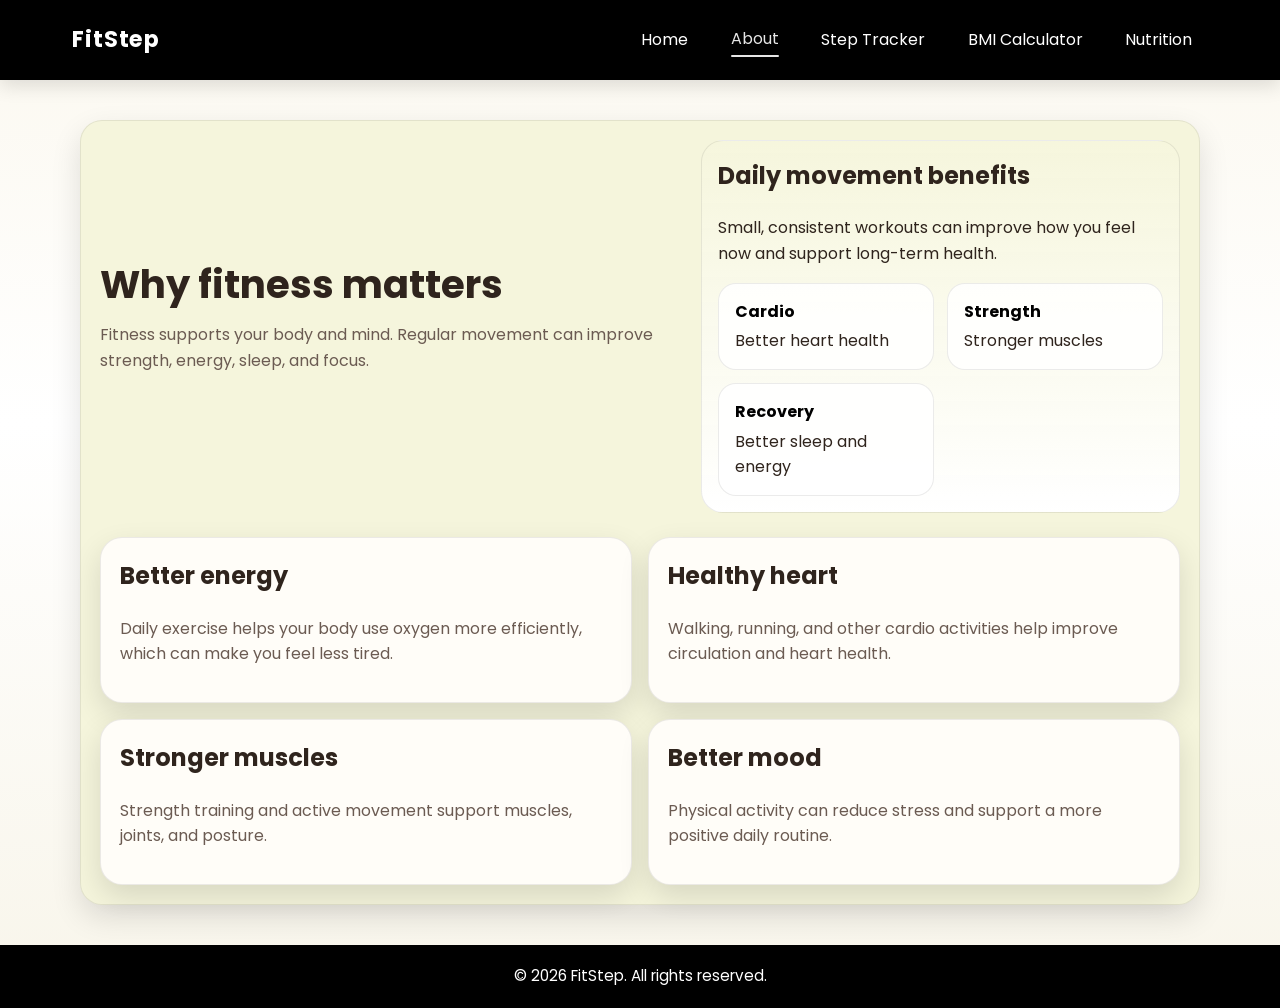
==== about.html @ dcd40ff4 "Initial fitness website" ====
<!DOCTYPE html>
<html lang="en">
<head>
  <meta charset="UTF-8">
  <meta name="viewport" content="width=device-width, initial-scale=1.0">
  <title>FitStep - About</title>
  <link rel="stylesheet" href="styles.css">
</head>
<body data-page="about">
  <header class="site-header">
    <!-- Shared navigation used on every page -->
    <nav class="navbar">
      <a class="brand" href="index.html">FitStep</a>
      <div class="nav-links">
        <a href="index.html" data-page="home">Home</a>
        <a href="about.html" data-page="about">About</a>
        <a href="step-tracker.html" data-page="tracker">Step Tracker</a>
        <a href="bmi.html" data-page="bmi">BMI Calculator</a>
        <a href="nutrition.html" data-page="nutrition">Nutrition</a>
      </div>
    </nav>
  </header>

  <main class="page">
    <!-- Fitness benefits overview -->
    <section class="panel fade-in">
      <div class="page-intro">
        <div>
          <h1 class="section-title">Why fitness matters</h1>
          <p class="muted">Fitness supports your body and mind. Regular movement can improve strength, energy, sleep, and focus.</p>
        </div>
        <div class="page-summary">
          <h2>Daily movement benefits</h2>
          <p>Small, consistent workouts can improve how you feel now and support long-term health.</p>
          <div class="note-grid">
            <div class="note-card">
              <strong>Cardio</strong>
              Better heart health
            </div>
            <div class="note-card">
              <strong>Strength</strong>
              Stronger muscles
            </div>
            <div class="note-card">
              <strong>Recovery</strong>
              Better sleep and energy
            </div>
          </div>
        </div>
      </div>
      <div class="info-grid section">
        <article class="card">
          <h2>Better energy</h2>
          <p>Daily exercise helps your body use oxygen more efficiently, which can make you feel less tired.</p>
        </article>
        <article class="card">
          <h2>Healthy heart</h2>
          <p>Walking, running, and other cardio activities help improve circulation and heart health.</p>
        </article>
        <article class="card">
          <h2>Stronger muscles</h2>
          <p>Strength training and active movement support muscles, joints, and posture.</p>
        </article>
        <article class="card">
          <h2>Better mood</h2>
          <p>Physical activity can reduce stress and support a more positive daily routine.</p>
        </article>
      </div>
    </section>
  </main>

  <!-- Simple footer with copyright text only -->
  <footer class="site-footer">
    <div class="footer-inner">
      <p class="footer-copy">&copy; 2026 FitStep. All rights reserved.</p>
    </div>
  </footer>

  <script src="script.js"></script>
</body>
</html>
---- styles.css ----
@import url("https://fonts.googleapis.com/css2?family=Poppins:wght@400;500;600;700&display=swap");

/* Base theme and layout tokens */
:root {
  --black: #000000;
  --black-soft: #1f1f1f;
  --beige: #f5f5dc;
  --beige-soft: #fbf8ef;
  --card: #fffdf8;
  --text: #2f241d;
  --muted: #6b5b52;
  --accent: #6e6254;
  --border: rgba(0, 0, 0, 0.08);
  --shadow: 0 12px 30px rgba(0, 0, 0, 0.12);
}

* {
  box-sizing: border-box;
}

html {
  scroll-behavior: smooth;
}

body {
  margin: 0;
  font-family: "Poppins", Arial, sans-serif;
  color: var(--text);
  background: linear-gradient(180deg, var(--beige-soft), #fff 42%, #f8f5ea 100%);
  line-height: 1.6;
  min-height: 100vh;
  display: flex;
  flex-direction: column;
}

img {
  max-width: 100%;
  display: block;
}

a {
  color: inherit;
  text-decoration: none;
}

.site-header {
  background: var(--black);
  color: #fff;
  position: sticky;
  top: 0;
  z-index: 10;
  box-shadow: 0 6px 18px rgba(0, 0, 0, 0.12);
}

.navbar {
  max-width: 1200px;
  margin: 0 auto;
  padding: 1rem 1.25rem;
  display: flex;
  flex-wrap: wrap;
  align-items: center;
  justify-content: space-between;
  gap: 1.25rem;
}

.brand {
  font-size: 1.4rem;
  font-weight: 700;
  letter-spacing: 0.04em;
}

.nav-links {
  display: flex;
  flex-wrap: wrap;
  gap: 0.65rem;
}

.nav-links a {
  padding: 0.7rem 1rem;
  border-radius: 999px;
  transition: transform 0.25s ease, color 0.25s ease, box-shadow 0.25s ease, opacity 0.25s ease;
  position: relative;
}

.nav-links a:hover,
.nav-links a.active {
  transform: translateY(-1px);
  opacity: 0.9;
}

.nav-links a:hover::after,
.nav-links a.active::after {
  content: "";
  position: absolute;
  left: 1rem;
  right: 1rem;
  bottom: 0.35rem;
  height: 2px;
  background: #fff;
  border-radius: 999px;
}

/* Page containers */
.page {
  max-width: 1200px;
  margin: 0 auto;
  padding: 1.25rem;
  width: 100%;
  flex: 1 0 auto;
}

/* Hero section */
.hero {
  background: var(--beige);
  border-radius: 28px;
  padding: 1.5rem;
  box-shadow: var(--shadow);
  display: grid;
  gap: 1.25rem;
  grid-template-columns: 1fr;
  align-items: center;
  border: 1px solid var(--border);
}

.hero-content h1,
.section-title {
  margin: 0 0 0.8rem;
  line-height: 1.1;
}

.hero-content h1 {
  font-size: clamp(2.4rem, 5vw, 4.8rem);
}

.hero-content p,
.card p,
.muted {
  color: var(--muted);
}

.hero-actions {
  display: flex;
  flex-wrap: wrap;
  gap: 0.85rem;
  margin-top: 1.35rem;
}

.btn {
  display: inline-flex;
  align-items: center;
  justify-content: center;
  padding: 0.9rem 1.3rem;
  border-radius: 999px;
  border: 2px solid transparent;
  font-weight: 700;
  cursor: pointer;
  transition: transform 0.25s ease, box-shadow 0.25s ease, background 0.25s ease;
}

.btn-primary {
  background: var(--black);
  color: #fff;
}

.btn:hover {
  transform: translateY(-2px);
  box-shadow: 0 10px 18px rgba(0, 0, 0, 0.2);
}

.hero-visual {
  display: grid;
  gap: 1rem;
}

.hero-content {
  max-width: 620px;
}

.hero-image {
  position: relative;
  overflow: hidden;
  border-radius: 26px;
  min-height: 300px;
  box-shadow: var(--shadow);
}

.hero-image img {
  width: 100%;
  height: 100%;
  object-fit: cover;
}

.hero-badge {
  position: absolute;
  left: 1rem;
  bottom: 1rem;
  padding: 0.8rem 1rem;
  border-radius: 18px;
  background: rgba(255, 255, 255, 0.9);
  box-shadow: var(--shadow);
  font-weight: 600;
}

/* Shared grids and cards */
.stats-grid,
.feature-grid,
.card-grid,
.info-grid {
  display: grid;
  gap: 1rem;
}

.feature-grid {
  grid-template-columns: repeat(auto-fit, minmax(220px, 1fr));
}

.feature-card {
  background: #fff;
  border: 1px solid var(--border);
  border-radius: 24px;
  padding: 1.2rem;
  box-shadow: var(--shadow);
}

.stat-card,
.card {
  background: var(--card);
}

.nutrition-section,
.panel {
  background: var(--beige);
  border: 1px solid var(--border);
}

.page-intro {
  display: grid;
  gap: 1rem;
  grid-template-columns: 1fr;
  align-items: center;
}

.page-summary {
  background: linear-gradient(180deg, rgba(245, 245, 220, 0.92), rgba(255, 255, 255, 0.98));
  border-radius: 22px;
  padding: 1rem;
  border: 1px solid var(--border);
}

.page-summary h2,
.page-summary p {
  margin-top: 0;
}

.note-grid {
  display: grid;
  gap: 0.8rem;
  grid-template-columns: repeat(auto-fit, minmax(160px, 1fr));
}

.note-card {
  background: rgba(255, 255, 255, 0.85);
  border-radius: 18px;
  padding: 0.95rem 1rem;
  border: 1px solid rgba(0, 0, 0, 0.08);
}

.note-card strong {
  display: block;
  color: var(--black);
  margin-bottom: 0.25rem;
}

.stats-grid {
  grid-template-columns: repeat(auto-fit, minmax(160px, 1fr));
}

.stat-card,
.card,
.panel {
  border-radius: 22px;
  padding: 1.2rem;
  border: 1px solid var(--border);
  box-shadow: var(--shadow);
  transition: transform 0.25s ease, box-shadow 0.25s ease;
}

.stat-card:hover,
.card:hover,
.panel:hover,
.note-card:hover,
.feature-item:hover {
  transform: translateY(-4px);
  box-shadow: 0 16px 34px rgba(27, 94, 32, 0.14);
}

.stat-card strong {
  display: block;
  font-size: 1.8rem;
  color: var(--black);
}

.section {
  margin-top: 1.5rem;
}

.section-title {
  font-size: clamp(1.6rem, 3vw, 2.4rem);
}

.feature-grid,
.card-grid {
  grid-template-columns: repeat(auto-fit, minmax(220px, 1fr));
}

.feature-item {
  padding: 1rem;
  border-left: 4px solid var(--accent);
  background: rgba(255, 255, 255, 0.82);
  border-radius: 18px;
  transition: transform 0.25s ease, box-shadow 0.25s ease;
}

.feature-item h3,
.card h2,
.nutrition-section h2 {
  margin-top: 0;
}

.section-block {
  margin-top: 1.5rem;
}

.section-header {
  display: grid;
  gap: 0.25rem;
  margin-bottom: 1rem;
}

.section-header p {
  margin: 0;
  color: var(--muted);
}

.nutrition-grid {
  display: grid;
  gap: 1rem;
  grid-template-columns: repeat(auto-fit, minmax(220px, 1fr));
}

.nutrition-card {
  overflow: hidden;
  background: #fff;
  border-radius: 20px;
  border: 1px solid rgba(0, 0, 0, 0.08);
  box-shadow: 0 10px 24px rgba(0, 0, 0, 0.1);
  transition: transform 0.25s ease, box-shadow 0.25s ease;
}

.nutrition-card:hover {
  transform: translateY(-4px);
  box-shadow: 0 16px 34px rgba(0, 0, 0, 0.14);
}

/* Nutrition image styling keeps every card image the same size and crop */
.nutrition-card img {
  width: 100%;
  height: 190px;
  object-fit: cover;
  border-top-left-radius: 20px;
  border-top-right-radius: 20px;
}

.nutrition-card-content {
  padding: 1rem 1rem 1.1rem;
}

.nutrition-card-content h3 {
  margin: 0 0 0.35rem;
}

.nutrition-card-content p {
  margin: 0;
  color: var(--muted);
}

/* Form and result UI */
.form-grid {
  display: grid;
  gap: 1rem;
}

.form-grid label {
  display: grid;
  gap: 0.45rem;
  font-weight: 700;
}

.form-grid input {
  width: 100%;
  padding: 0.9rem 1rem;
  border: 1px solid rgba(0, 0, 0, 0.14);
  border-radius: 14px;
  font-size: 1rem;
  background: #fff;
}

.form-grid input:focus {
  outline: 2px solid rgba(0, 0, 0, 0.2);
  border-color: var(--black);
}

.result-box {
  margin-top: 1rem;
  padding: 1rem;
  border-radius: 18px;
  background: rgba(0, 0, 0, 0.04);
}

/* Step progress */
.progress-wrap {
  margin-top: 1rem;
}

.progress-track {
  width: 100%;
  height: 14px;
  border-radius: 999px;
  background: rgba(0, 0, 0, 0.12);
  overflow: hidden;
}

.progress-fill {
  height: 100%;
  width: 0%;
  background: linear-gradient(90deg, var(--black-soft), var(--black));
  border-radius: inherit;
  transition: width 0.35s ease;
}

/* Footer layout */
.site-footer {
  background: var(--black);
  color: #fff;
  margin-top: auto;
  flex-shrink: 0;
}

.footer-inner {
  max-width: 1200px;
  margin: 0 auto;
  padding: 1rem 1.25rem;
  display: flex;
  align-items: center;
  justify-content: center;
  text-align: center;
}

.footer-copy {
  margin: 0;
  font-size: 0.95rem;
}

/* Mobile footer behavior */
@media (max-width: 640px) {
  .footer-inner {
    padding: 0.9rem 1rem;
  }
}

/* Nutrition imagery */
.food-card img {
  height: 190px;
  width: 100%;
  object-fit: cover;
  border-radius: 16px;
  margin-bottom: 0.9rem;
}

.food-card {
  overflow: hidden;
}

.food-card img {
  transition: transform 0.35s ease;
}

.food-card:hover img {
  transform: scale(1.04);
}

/* Simple reveal animation */
.fade-in {
  animation: fadeUp 0.7s ease both;
}

@keyframes fadeUp {
  from {
    opacity: 0;
    transform: translateY(18px);
  }
  to {
    opacity: 1;
    transform: translateY(0);
  }
}

@media (min-width: 768px) {
  .page {
    padding: 2rem;
  }

  .hero {
    grid-template-columns: 1.1fr 0.9fr;
    padding: 2.5rem;
  }

  .hero-visual {
    grid-template-columns: 1fr;
  }

  .info-grid {
    grid-template-columns: repeat(2, minmax(0, 1fr));
  }

  .form-grid {
    grid-template-columns: repeat(2, minmax(0, 1fr));
  }

  .page-intro {
    grid-template-columns: 1.1fr 0.9fr;
  }

  .nutrition-grid {
    grid-template-columns: repeat(2, minmax(0, 1fr));
  }
}

@media (min-width: 1024px) {
  .navbar {
    padding: 1rem 2rem;
  }

  .page {
    padding: 2.5rem;
  }

  .hero-image {
    min-height: 420px;
  }

  .nutrition-grid {
    grid-template-columns: repeat(4, minmax(0, 1fr));
  }

  .footer-inner {
    padding: 1.2rem 2rem;
  }
}
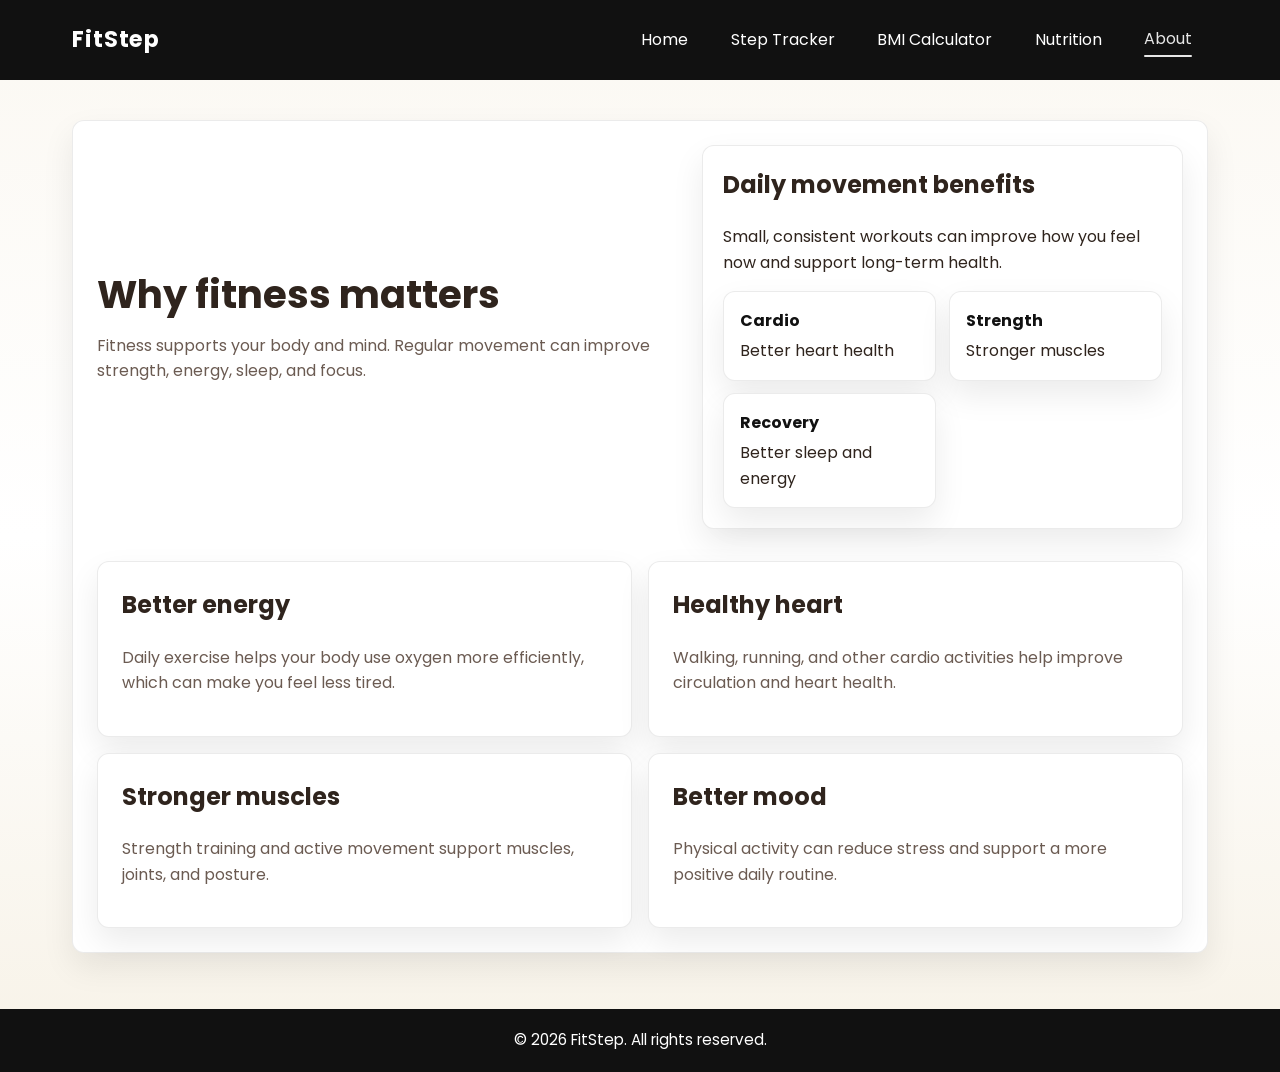
==== commit 6ff83815: "Update fitness site layout and personalization" ====
--- a/about.html
+++ b/about.html
@@ -13,10 +13,10 @@
       <a class="brand" href="index.html">FitStep</a>
       <div class="nav-links">
         <a href="index.html" data-page="home">Home</a>
-        <a href="about.html" data-page="about">About</a>
         <a href="step-tracker.html" data-page="tracker">Step Tracker</a>
         <a href="bmi.html" data-page="bmi">BMI Calculator</a>
         <a href="nutrition.html" data-page="nutrition">Nutrition</a>
+        <a href="about.html" data-page="about">About</a>
       </div>
     </nav>
   </header>
--- a/styles.css
+++ b/styles.css
@@ -1,17 +1,17 @@
 @import url("https://fonts.googleapis.com/css2?family=Poppins:wght@400;500;600;700&display=swap");
 
-/* Base theme and layout tokens */
+/* Base theme and layout tokens for a modern card-based layout */
 :root {
-  --black: #000000;
-  --black-soft: #1f1f1f;
-  --beige: #f5f5dc;
-  --beige-soft: #fbf8ef;
-  --card: #fffdf8;
+  --black: #111111;
+  --black-soft: #2a2a2a;
+  --beige: #f5f0e6;
+  --beige-soft: #fbf8f2;
+  --card: #ffffff;
   --text: #2f241d;
   --muted: #6b5b52;
   --accent: #6e6254;
   --border: rgba(0, 0, 0, 0.08);
-  --shadow: 0 12px 30px rgba(0, 0, 0, 0.12);
+  --shadow: 0 14px 32px rgba(0, 0, 0, 0.08);
 }
 
 * {
@@ -26,7 +26,7 @@
   margin: 0;
   font-family: "Poppins", Arial, sans-serif;
   color: var(--text);
-  background: linear-gradient(180deg, var(--beige-soft), #fff 42%, #f8f5ea 100%);
+  background: linear-gradient(180deg, var(--beige-soft), #fff 50%, #f7f2e7 100%);
   line-height: 1.6;
   min-height: 100vh;
   display: flex;
@@ -49,7 +49,6 @@
   position: sticky;
   top: 0;
   z-index: 10;
-  box-shadow: 0 6px 18px rgba(0, 0, 0, 0.12);
 }
 
 .navbar {
@@ -78,7 +77,7 @@
 .nav-links a {
   padding: 0.7rem 1rem;
   border-radius: 999px;
-  transition: transform 0.25s ease, color 0.25s ease, box-shadow 0.25s ease, opacity 0.25s ease;
+  transition: transform 0.25s ease, color 0.25s ease, opacity 0.25s ease;
   position: relative;
 }
 
@@ -104,22 +103,22 @@
 .page {
   max-width: 1200px;
   margin: 0 auto;
-  padding: 1.25rem;
+  padding: 1.25rem 1rem 2.75rem;
   width: 100%;
   flex: 1 0 auto;
 }
 
-/* Hero section */
+/* Hero section uses the same card language as the rest of the site */
 .hero {
-  background: var(--beige);
-  border-radius: 28px;
+  background: var(--card);
   padding: 1.5rem;
+  border-radius: 12px;
+  border: 1px solid var(--border);
   box-shadow: var(--shadow);
   display: grid;
   gap: 1.25rem;
   grid-template-columns: 1fr;
   align-items: center;
-  border: 1px solid var(--border);
 }
 
 .hero-content h1,
@@ -136,6 +135,60 @@
 .card p,
 .muted {
   color: var(--muted);
+}
+
+.name-card {
+  margin-top: 1.25rem;
+  padding: 1.1rem;
+  border-radius: 12px;
+  background: #faf7f0;
+  border: 1px solid var(--border);
+}
+
+.name-state {
+  display: grid;
+  gap: 0.75rem;
+}
+
+.name-state label {
+  font-weight: 700;
+}
+
+.name-row {
+  display: flex;
+  gap: 0.75rem;
+  flex-wrap: wrap;
+}
+
+.name-row input {
+  flex: 1 1 220px;
+  min-width: 0;
+  padding: 0.9rem 1rem;
+  border: 1px solid rgba(0, 0, 0, 0.14);
+  border-radius: 12px;
+  font: inherit;
+  background: #fff;
+}
+
+.name-row input:focus {
+  outline: 2px solid rgba(0, 0, 0, 0.18);
+  border-color: var(--black);
+}
+
+.name-help,
+.welcome-text {
+  margin: 0;
+}
+
+.welcome-text {
+  font-size: 1.15rem;
+  font-weight: 700;
+}
+
+.btn-secondary {
+  background: transparent;
+  color: var(--black);
+  border-color: rgba(0, 0, 0, 0.18);
 }
 
 .hero-actions {
@@ -154,7 +207,7 @@
   border: 2px solid transparent;
   font-weight: 700;
   cursor: pointer;
-  transition: transform 0.25s ease, box-shadow 0.25s ease, background 0.25s ease;
+  transition: transform 0.25s ease, background 0.25s ease;
 }
 
 .btn-primary {
@@ -163,8 +216,7 @@
 }
 
 .btn:hover {
-  transform: translateY(-2px);
-  box-shadow: 0 10px 18px rgba(0, 0, 0, 0.2);
+  transform: translateY(-1px);
 }
 
 .hero-visual {
@@ -179,9 +231,8 @@
 .hero-image {
   position: relative;
   overflow: hidden;
-  border-radius: 26px;
+  border-radius: 12px;
   min-height: 300px;
-  box-shadow: var(--shadow);
 }
 
 .hero-image img {
@@ -196,12 +247,11 @@
   bottom: 1rem;
   padding: 0.8rem 1rem;
   border-radius: 18px;
-  background: rgba(255, 255, 255, 0.9);
-  box-shadow: var(--shadow);
+  background: rgba(255, 255, 255, 0.92);
   font-weight: 600;
 }
 
-/* Shared grids and cards */
+/* Shared grids and card blocks */
 .stats-grid,
 .feature-grid,
 .card-grid,
@@ -211,26 +261,29 @@
 }
 
 .feature-grid {
-  grid-template-columns: repeat(auto-fit, minmax(220px, 1fr));
+  grid-template-columns: 1fr;
 }
 
 .feature-card {
-  background: #fff;
+  background: var(--card);
   border: 1px solid var(--border);
-  border-radius: 24px;
-  padding: 1.2rem;
+  border-radius: 12px;
+  padding: 1.5rem;
   box-shadow: var(--shadow);
+  transition: transform 0.25s ease, box-shadow 0.25s ease;
 }
 
 .stat-card,
-.card {
+.card,
+.panel,
+.page-summary,
+.note-card,
+.result-box {
   background: var(--card);
-}
-
-.nutrition-section,
-.panel {
-  background: var(--beige);
   border: 1px solid var(--border);
+  border-radius: 12px;
+  box-shadow: var(--shadow);
+  transition: transform 0.25s ease, box-shadow 0.25s ease;
 }
 
 .page-intro {
@@ -241,10 +294,7 @@
 }
 
 .page-summary {
-  background: linear-gradient(180deg, rgba(245, 245, 220, 0.92), rgba(255, 255, 255, 0.98));
-  border-radius: 22px;
-  padding: 1rem;
-  border: 1px solid var(--border);
+  padding: 1.25rem;
 }
 
 .page-summary h2,
@@ -259,10 +309,7 @@
 }
 
 .note-card {
-  background: rgba(255, 255, 255, 0.85);
-  border-radius: 18px;
-  padding: 0.95rem 1rem;
-  border: 1px solid rgba(0, 0, 0, 0.08);
+  padding: 1rem;
 }
 
 .note-card strong {
@@ -278,20 +325,17 @@
 .stat-card,
 .card,
 .panel {
-  border-radius: 22px;
-  padding: 1.2rem;
-  border: 1px solid var(--border);
-  box-shadow: var(--shadow);
-  transition: transform 0.25s ease, box-shadow 0.25s ease;
+  padding: 1.5rem;
 }
 
 .stat-card:hover,
 .card:hover,
 .panel:hover,
+.feature-card:hover,
 .note-card:hover,
-.feature-item:hover {
-  transform: translateY(-4px);
-  box-shadow: 0 16px 34px rgba(27, 94, 32, 0.14);
+.result-box:hover {
+  transform: translateY(-3px);
+  box-shadow: 0 18px 40px rgba(0, 0, 0, 0.1);
 }
 
 .stat-card strong {
@@ -301,7 +345,7 @@
 }
 
 .section {
-  margin-top: 1.5rem;
+  margin-top: 2rem;
 }
 
 .section-title {
@@ -310,15 +354,12 @@
 
 .feature-grid,
 .card-grid {
-  grid-template-columns: repeat(auto-fit, minmax(220px, 1fr));
+  grid-template-columns: 1fr;
 }
 
 .feature-item {
-  padding: 1rem;
-  border-left: 4px solid var(--accent);
-  background: rgba(255, 255, 255, 0.82);
-  border-radius: 18px;
-  transition: transform 0.25s ease, box-shadow 0.25s ease;
+  display: grid;
+  gap: 0.55rem;
 }
 
 .feature-item h3,
@@ -328,7 +369,7 @@
 }
 
 .section-block {
-  margin-top: 1.5rem;
+  margin-top: 2rem;
 }
 
 .section-header {
@@ -345,34 +386,28 @@
 .nutrition-grid {
   display: grid;
   gap: 1rem;
-  grid-template-columns: repeat(auto-fit, minmax(220px, 1fr));
+  grid-template-columns: 1fr;
 }
 
 .nutrition-card {
   overflow: hidden;
-  background: #fff;
-  border-radius: 20px;
-  border: 1px solid rgba(0, 0, 0, 0.08);
-  box-shadow: 0 10px 24px rgba(0, 0, 0, 0.1);
+  background: var(--card);
+  border: 1px solid var(--border);
+  border-radius: 12px;
+  box-shadow: var(--shadow);
   transition: transform 0.25s ease, box-shadow 0.25s ease;
 }
 
-.nutrition-card:hover {
-  transform: translateY(-4px);
-  box-shadow: 0 16px 34px rgba(0, 0, 0, 0.14);
-}
-
-/* Nutrition image styling keeps every card image the same size and crop */
+/* Nutrition images keep a consistent crop without using framed cards */
 .nutrition-card img {
   width: 100%;
   height: 190px;
   object-fit: cover;
-  border-top-left-radius: 20px;
-  border-top-right-radius: 20px;
+  border-radius: 0;
 }
 
 .nutrition-card-content {
-  padding: 1rem 1rem 1.1rem;
+  padding: 1rem 1rem 1.15rem;
 }
 
 .nutrition-card-content h3 {
@@ -412,9 +447,7 @@
 
 .result-box {
   margin-top: 1rem;
-  padding: 1rem;
-  border-radius: 18px;
-  background: rgba(0, 0, 0, 0.04);
+  padding: 1.25rem;
 }
 
 /* Step progress */
@@ -473,7 +506,7 @@
   height: 190px;
   width: 100%;
   object-fit: cover;
-  border-radius: 16px;
+  border-radius: 12px;
   margin-bottom: 0.9rem;
 }
 
@@ -507,12 +540,12 @@
 
 @media (min-width: 768px) {
   .page {
+    padding: 2rem 1.5rem 3rem;
+  }
+
+  .hero {
+    grid-template-columns: 1.05fr 0.95fr;
     padding: 2rem;
-  }
-
-  .hero {
-    grid-template-columns: 1.1fr 0.9fr;
-    padding: 2.5rem;
   }
 
   .hero-visual {
@@ -542,17 +575,25 @@
   }
 
   .page {
-    padding: 2.5rem;
+    padding: 2.5rem 2rem 3.5rem;
+  }
+
+  .feature-grid {
+    grid-template-columns: repeat(3, minmax(0, 1fr));
+  }
+
+  .card-grid {
+    grid-template-columns: repeat(2, minmax(0, 1fr));
+  }
+
+  .nutrition-grid {
+    grid-template-columns: repeat(4, minmax(0, 1fr));
   }
 
   .hero-image {
     min-height: 420px;
   }
 
-  .nutrition-grid {
-    grid-template-columns: repeat(4, minmax(0, 1fr));
-  }
-
   .footer-inner {
     padding: 1.2rem 2rem;
   }
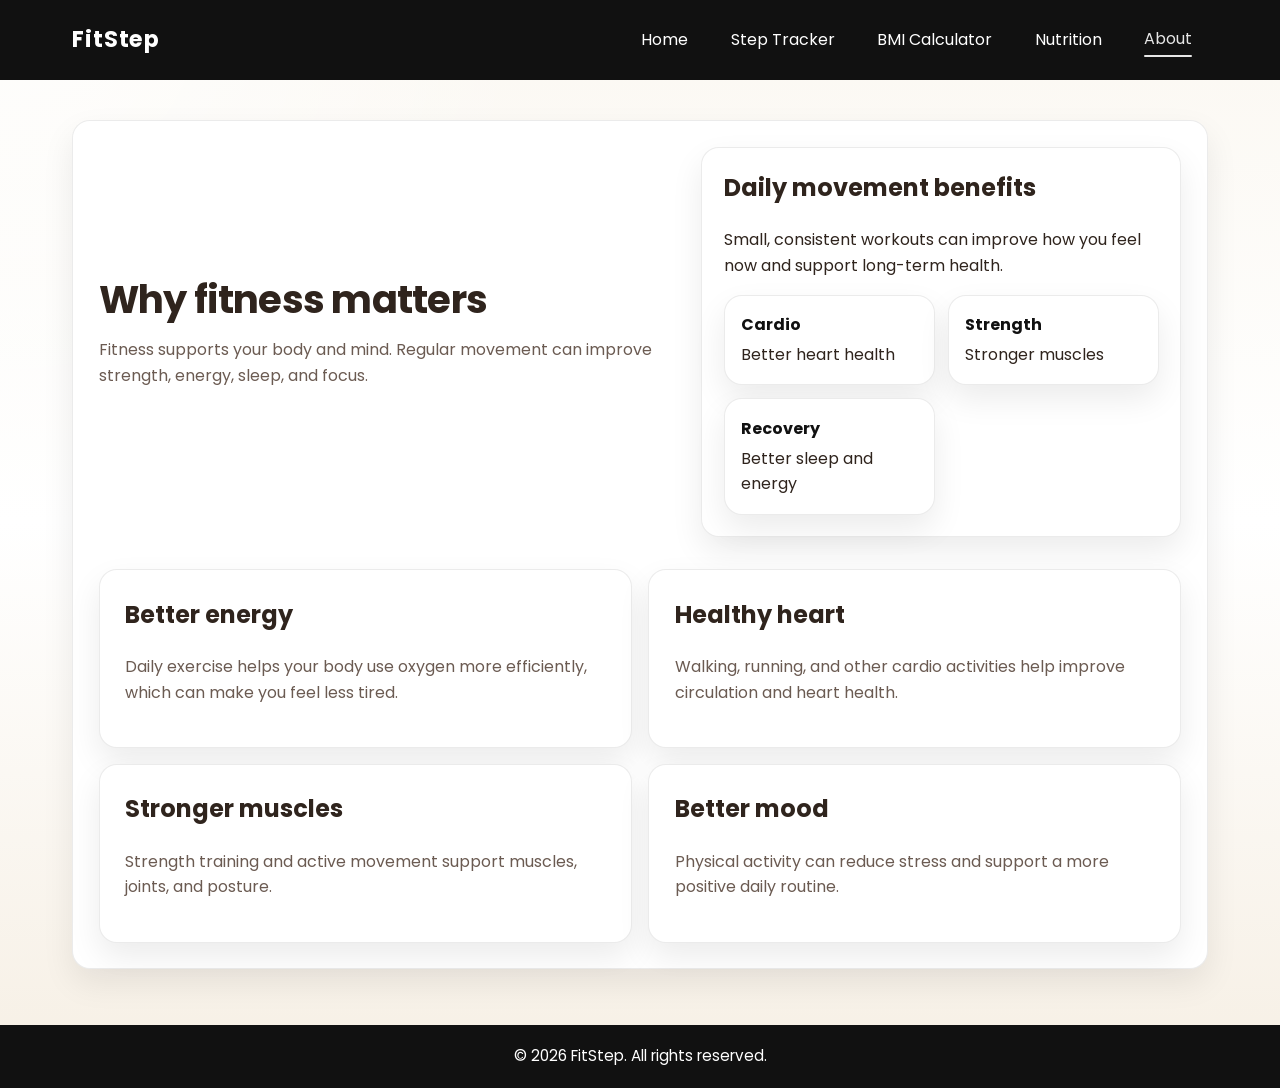
==== commit 6a0c5332: "Add mobile hamburger navbar" ====
--- a/about.html
+++ b/about.html
@@ -11,6 +11,7 @@
     <!-- Shared navigation used on every page -->
     <nav class="navbar">
       <a class="brand" href="index.html">FitStep</a>
+      <button class="nav-toggle" type="button" aria-label="Toggle navigation menu" aria-expanded="false">☰</button>
       <div class="nav-links">
         <a href="index.html" data-page="home">Home</a>
         <a href="step-tracker.html" data-page="tracker">Step Tracker</a>
--- a/styles.css
+++ b/styles.css
@@ -26,7 +26,9 @@
   margin: 0;
   font-family: "Poppins", Arial, sans-serif;
   color: var(--text);
-  background: linear-gradient(180deg, var(--beige-soft), #fff 50%, #f7f2e7 100%);
+  background:
+    radial-gradient(circle at top left, rgba(255, 255, 255, 0.8), transparent 32%),
+    linear-gradient(180deg, var(--beige-soft), #fff 48%, #f6efe4 100%);
   line-height: 1.6;
   min-height: 100vh;
   display: flex;
@@ -56,7 +58,6 @@
   margin: 0 auto;
   padding: 1rem 1.25rem;
   display: flex;
-  flex-wrap: wrap;
   align-items: center;
   justify-content: space-between;
   gap: 1.25rem;
@@ -72,6 +73,19 @@
   display: flex;
   flex-wrap: wrap;
   gap: 0.65rem;
+}
+
+.nav-toggle {
+  display: none;
+  margin-left: auto;
+  padding: 0.6rem 0.75rem;
+  border: 1px solid rgba(255, 255, 255, 0.18);
+  border-radius: 12px;
+  background: transparent;
+  color: #fff;
+  font-size: 1.35rem;
+  line-height: 1;
+  cursor: pointer;
 }
 
 .nav-links a {
@@ -110,25 +124,50 @@
 
 /* Hero section uses the same card language as the rest of the site */
 .hero {
-  background: var(--card);
-  padding: 1.5rem;
-  border-radius: 12px;
+  position: relative;
+  overflow: hidden;
+  background: linear-gradient(135deg, #fffdf9 0%, #fff 52%, #f7efe1 100%);
+  padding: 1.8rem;
+  border-radius: 20px;
   border: 1px solid var(--border);
-  box-shadow: var(--shadow);
-  display: grid;
-  gap: 1.25rem;
+  box-shadow: 0 18px 42px rgba(0, 0, 0, 0.08);
+  display: grid;
+  gap: 1.5rem;
   grid-template-columns: 1fr;
   align-items: center;
 }
 
+.hero::before {
+  content: "";
+  position: absolute;
+  inset: auto -15% -35% auto;
+  width: 280px;
+  height: 280px;
+  border-radius: 50%;
+  background: radial-gradient(circle, rgba(255, 255, 255, 0.75), rgba(255, 255, 255, 0));
+  pointer-events: none;
+}
+
 .hero-content h1,
 .section-title {
-  margin: 0 0 0.8rem;
+  margin: 0 0 0.75rem;
   line-height: 1.1;
 }
 
+.hero-content {
+  display: grid;
+  gap: 1rem;
+  max-width: 620px;
+}
+
 .hero-content h1 {
-  font-size: clamp(2.4rem, 5vw, 4.8rem);
+  font-size: clamp(2.7rem, 5vw, 5rem);
+  letter-spacing: -0.03em;
+}
+
+.hero-content p {
+  margin: 0;
+  font-size: 1.03rem;
 }
 
 .hero-content p,
@@ -138,11 +177,12 @@
 }
 
 .name-card {
-  margin-top: 1.25rem;
-  padding: 1.1rem;
-  border-radius: 12px;
-  background: #faf7f0;
+  margin-top: 1.35rem;
+  padding: 1.25rem;
+  border-radius: 18px;
+  background: linear-gradient(180deg, #fffaf2, #f7f0e4);
   border: 1px solid var(--border);
+  box-shadow: 0 10px 24px rgba(0, 0, 0, 0.06);
 }
 
 .name-state {
@@ -163,9 +203,9 @@
 .name-row input {
   flex: 1 1 220px;
   min-width: 0;
-  padding: 0.9rem 1rem;
-  border: 1px solid rgba(0, 0, 0, 0.14);
-  border-radius: 12px;
+  padding: 0.95rem 1rem;
+  border: 1px solid rgba(0, 0, 0, 0.12);
+  border-radius: 14px;
   font: inherit;
   background: #fff;
 }
@@ -183,40 +223,46 @@
 .welcome-text {
   font-size: 1.15rem;
   font-weight: 700;
-}
-
-.btn-secondary {
-  background: transparent;
-  color: var(--black);
-  border-color: rgba(0, 0, 0, 0.18);
 }
 
 .hero-actions {
   display: flex;
   flex-wrap: wrap;
   gap: 0.85rem;
-  margin-top: 1.35rem;
+  margin-top: 1.5rem;
 }
 
 .btn {
   display: inline-flex;
   align-items: center;
   justify-content: center;
-  padding: 0.9rem 1.3rem;
+  padding: 1rem 1.45rem;
   border-radius: 999px;
   border: 2px solid transparent;
   font-weight: 700;
   cursor: pointer;
-  transition: transform 0.25s ease, background 0.25s ease;
+  transition: transform 0.22s ease, background 0.22s ease, box-shadow 0.22s ease, border-color 0.22s ease, color 0.22s ease;
+  box-shadow: 0 10px 20px rgba(0, 0, 0, 0.08);
 }
 
 .btn-primary {
-  background: var(--black);
+  background: linear-gradient(180deg, #252525, var(--black));
   color: #fff;
 }
 
+.btn-secondary {
+  background: #fff;
+  color: var(--black);
+  border-color: rgba(0, 0, 0, 0.12);
+}
+
 .btn:hover {
-  transform: translateY(-1px);
+  transform: translateY(-2px) scale(1.03);
+  box-shadow: 0 16px 28px rgba(0, 0, 0, 0.14);
+}
+
+.btn:active {
+  transform: translateY(0) scale(0.99);
 }
 
 .hero-visual {
@@ -231,24 +277,31 @@
 .hero-image {
   position: relative;
   overflow: hidden;
-  border-radius: 12px;
-  min-height: 300px;
+  border-radius: 18px;
+  min-height: 320px;
+  background: #efe8db;
 }
 
 .hero-image img {
   width: 100%;
   height: 100%;
   object-fit: cover;
+  transition: transform 0.45s ease, box-shadow 0.45s ease;
+}
+
+.hero-image:hover img {
+  transform: scale(1.03);
 }
 
 .hero-badge {
   position: absolute;
   left: 1rem;
   bottom: 1rem;
-  padding: 0.8rem 1rem;
-  border-radius: 18px;
+  padding: 0.85rem 1rem;
+  border-radius: 999px;
   background: rgba(255, 255, 255, 0.92);
   font-weight: 600;
+  box-shadow: 0 10px 20px rgba(0, 0, 0, 0.08);
 }
 
 /* Shared grids and card blocks */
@@ -267,10 +320,10 @@
 .feature-card {
   background: var(--card);
   border: 1px solid var(--border);
-  border-radius: 12px;
-  padding: 1.5rem;
+  border-radius: 18px;
+  padding: 1.6rem;
   box-shadow: var(--shadow);
-  transition: transform 0.25s ease, box-shadow 0.25s ease;
+  transition: transform 0.25s ease, box-shadow 0.25s ease, border-color 0.25s ease;
 }
 
 .stat-card,
@@ -281,7 +334,7 @@
 .result-box {
   background: var(--card);
   border: 1px solid var(--border);
-  border-radius: 12px;
+  border-radius: 18px;
   box-shadow: var(--shadow);
   transition: transform 0.25s ease, box-shadow 0.25s ease;
 }
@@ -294,7 +347,7 @@
 }
 
 .page-summary {
-  padding: 1.25rem;
+  padding: 1.35rem;
 }
 
 .page-summary h2,
@@ -309,7 +362,7 @@
 }
 
 .note-card {
-  padding: 1rem;
+  padding: 1.05rem 1rem;
 }
 
 .note-card strong {
@@ -325,7 +378,7 @@
 .stat-card,
 .card,
 .panel {
-  padding: 1.5rem;
+  padding: 1.6rem;
 }
 
 .stat-card:hover,
@@ -335,7 +388,7 @@
 .note-card:hover,
 .result-box:hover {
   transform: translateY(-3px);
-  box-shadow: 0 18px 40px rgba(0, 0, 0, 0.1);
+  box-shadow: 0 20px 44px rgba(0, 0, 0, 0.11);
 }
 
 .stat-card strong {
@@ -348,8 +401,13 @@
   margin-top: 2rem;
 }
 
+.hero + .section {
+  margin-top: 1.4rem;
+}
+
 .section-title {
   font-size: clamp(1.6rem, 3vw, 2.4rem);
+  letter-spacing: -0.02em;
 }
 
 .feature-grid,
@@ -359,7 +417,7 @@
 
 .feature-item {
   display: grid;
-  gap: 0.55rem;
+  gap: 0.6rem;
 }
 
 .feature-item h3,
@@ -372,10 +430,14 @@
   margin-top: 2rem;
 }
 
+.section-block + .section-block {
+  margin-top: 1.5rem;
+}
+
 .section-header {
   display: grid;
   gap: 0.25rem;
-  margin-bottom: 1rem;
+  margin-bottom: 1.1rem;
 }
 
 .section-header p {
@@ -393,21 +455,31 @@
   overflow: hidden;
   background: var(--card);
   border: 1px solid var(--border);
-  border-radius: 12px;
+  border-radius: 18px;
   box-shadow: var(--shadow);
   transition: transform 0.25s ease, box-shadow 0.25s ease;
 }
 
 /* Nutrition images keep a consistent crop without using framed cards */
 .nutrition-card img {
+  display: block;
   width: 100%;
-  height: 190px;
+  height: 185px;
   object-fit: cover;
   border-radius: 0;
 }
 
+/* When an image fails to load, the card keeps only the text content. */
+.nutrition-card.no-image img {
+  display: none;
+}
+
 .nutrition-card-content {
   padding: 1rem 1rem 1.15rem;
+}
+
+.nutrition-card.no-image .nutrition-card-content {
+  padding-top: 1.15rem;
 }
 
 .nutrition-card-content h3 {
@@ -501,6 +573,51 @@
   }
 }
 
+@media (max-width: 768px) {
+  .navbar {
+    flex-wrap: wrap;
+    gap: 0.75rem;
+  }
+
+  .nav-toggle {
+    display: inline-flex;
+    align-items: center;
+    justify-content: center;
+  }
+
+  .nav-links {
+    width: 100%;
+    order: 3;
+    flex-direction: column;
+    gap: 0.25rem;
+    max-height: 0;
+    overflow: hidden;
+    opacity: 0;
+    transform: translateY(-8px);
+    transition: max-height 0.28s ease, opacity 0.22s ease, transform 0.22s ease;
+    pointer-events: none;
+  }
+
+  .nav-links.is-open {
+    max-height: 320px;
+    opacity: 1;
+    transform: translateY(0);
+    pointer-events: auto;
+  }
+
+  .nav-links a {
+    width: 100%;
+    padding: 0.9rem 0.25rem;
+    border-radius: 10px;
+  }
+
+  .nav-links a:hover::after,
+  .nav-links a.active::after {
+    left: 0;
+    right: 0;
+  }
+}
+
 /* Nutrition imagery */
 .food-card img {
   height: 190px;
@@ -544,8 +661,9 @@
   }
 
   .hero {
-    grid-template-columns: 1.05fr 0.95fr;
-    padding: 2rem;
+    grid-template-columns: 1fr 0.95fr;
+    padding: 2.15rem;
+    gap: 1.75rem;
   }
 
   .hero-visual {
@@ -578,6 +696,10 @@
     padding: 2.5rem 2rem 3.5rem;
   }
 
+  .hero {
+    padding: 2.35rem;
+  }
+
   .feature-grid {
     grid-template-columns: repeat(3, minmax(0, 1fr));
   }
@@ -587,7 +709,7 @@
   }
 
   .nutrition-grid {
-    grid-template-columns: repeat(4, minmax(0, 1fr));
+    grid-template-columns: repeat(auto-fit, minmax(220px, 1fr));
   }
 
   .hero-image {
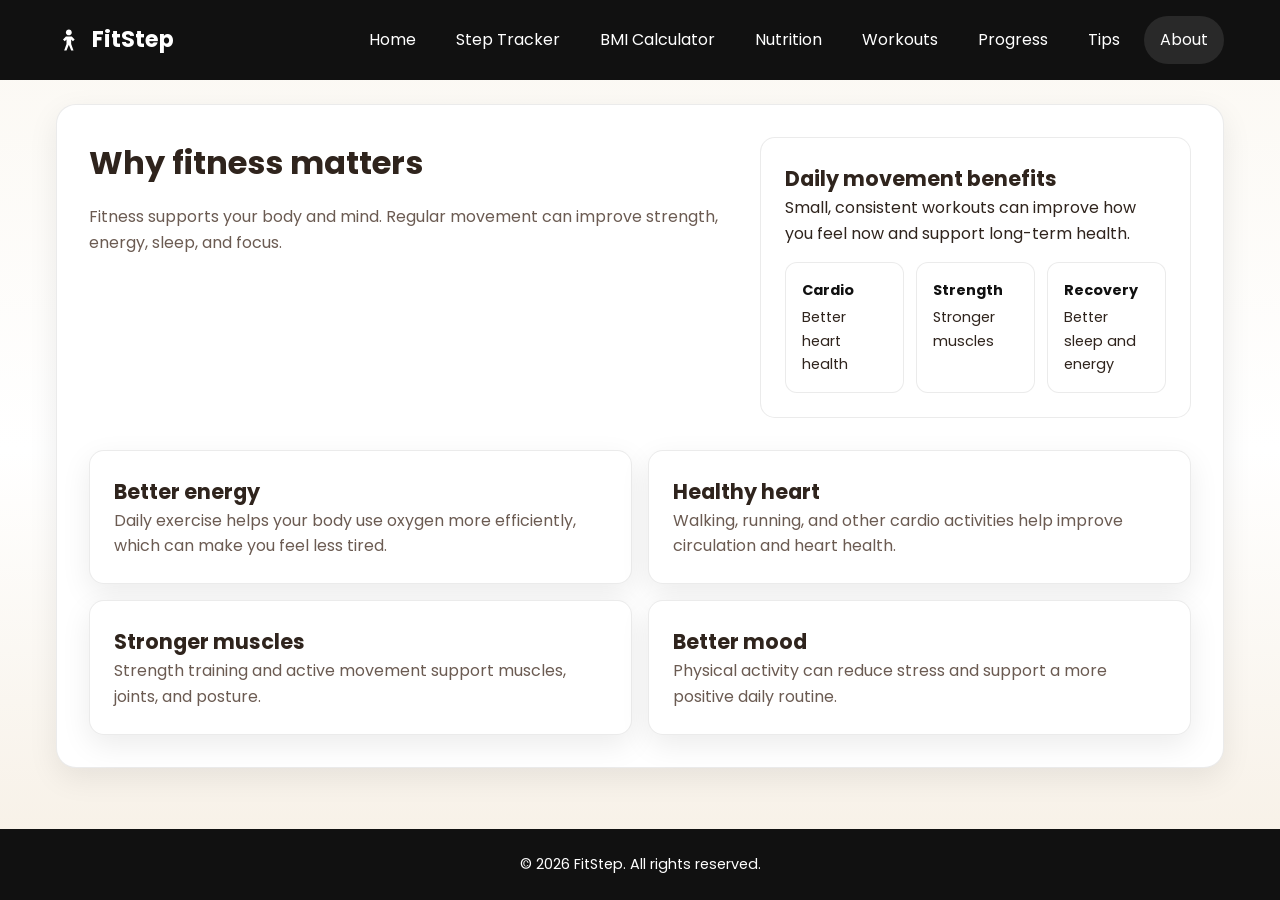
==== commit 89f45858: "Complete FitStep responsive website with 8 pages, presentation, and documentation" ====
--- a/about.html
+++ b/about.html
@@ -10,13 +10,24 @@
   <header class="site-header">
     <!-- Shared navigation used on every page -->
     <nav class="navbar">
-      <a class="brand" href="index.html">FitStep</a>
+      <a class="brand" href="index.html">
+        <span class="logo-icon">
+          <svg viewBox="0 0 24 24" fill="none" xmlns="http://www.w3.org/2000/svg">
+            <path d="M13.5 5.5C13.5 6.88071 12.3807 8 11 8C9.61929 8 8.5 6.88071 8.5 5.5C8.5 4.11929 9.61929 3 11 3C12.3807 3 13.5 4.11929 13.5 5.5Z" fill="currentColor"/>
+            <path d="M8.5 9L6 11.5L7.5 13L9 11.5V15.5L7 21H9L11 16L13 21H15L13 15.5V11.5L14.5 13L16 11.5L13.5 9H8.5Z" fill="currentColor"/>
+          </svg>
+        </span>
+        <span class="logo-text">FitStep</span>
+      </a>
       <button class="nav-toggle" type="button" aria-label="Toggle navigation menu" aria-expanded="false">☰</button>
       <div class="nav-links">
         <a href="index.html" data-page="home">Home</a>
         <a href="step-tracker.html" data-page="tracker">Step Tracker</a>
         <a href="bmi.html" data-page="bmi">BMI Calculator</a>
         <a href="nutrition.html" data-page="nutrition">Nutrition</a>
+        <a href="workouts.html" data-page="workouts">Workouts</a>
+        <a href="progress.html" data-page="progress">Progress</a>
+        <a href="tips.html" data-page="tips">Tips</a>
         <a href="about.html" data-page="about">About</a>
       </div>
     </nav>
--- a/styles.css
+++ b/styles.css
@@ -1,34 +1,25 @@
 @import url("https://fonts.googleapis.com/css2?family=Poppins:wght@400;500;600;700&display=swap");
 
-/* Base theme and layout tokens for a modern card-based layout */
 :root {
   --black: #111111;
-  --black-soft: #2a2a2a;
+  --white: #ffffff;
   --beige: #f5f0e6;
-  --beige-soft: #fbf8f2;
-  --card: #ffffff;
-  --text: #2f241d;
-  --muted: #6b5b52;
-  --accent: #6e6254;
-  --border: rgba(0, 0, 0, 0.08);
-  --shadow: 0 14px 32px rgba(0, 0, 0, 0.08);
+  --text-color: #2f241d;
+  --text-light: #6b5b52;
+  --border-color: rgba(0, 0, 0, 0.08);
+  --shadow: 0 10px 30px rgba(0, 0, 0, 0.08);
 }
 
 * {
+  margin: 0;
+  padding: 0;
   box-sizing: border-box;
 }
 
-html {
-  scroll-behavior: smooth;
-}
-
 body {
-  margin: 0;
   font-family: "Poppins", Arial, sans-serif;
-  color: var(--text);
-  background:
-    radial-gradient(circle at top left, rgba(255, 255, 255, 0.8), transparent 32%),
-    linear-gradient(180deg, var(--beige-soft), #fff 48%, #f6efe4 100%);
+  color: var(--text-color);
+  background: linear-gradient(180deg, #fbf8f2, #fff, #f6efe4);
   line-height: 1.6;
   min-height: 100vh;
   display: flex;
@@ -37,161 +28,129 @@
 
 img {
   max-width: 100%;
+  height: auto;
   display: block;
 }
 
 a {
+  text-decoration: none;
   color: inherit;
-  text-decoration: none;
 }
 
 .site-header {
   background: var(--black);
-  color: #fff;
+  color: var(--white);
   position: sticky;
   top: 0;
-  z-index: 10;
+  z-index: 100;
 }
 
 .navbar {
   max-width: 1200px;
   margin: 0 auto;
-  padding: 1rem 1.25rem;
+  padding: 1rem;
   display: flex;
   align-items: center;
   justify-content: space-between;
-  gap: 1.25rem;
+  flex-wrap: wrap;
 }
 
 .brand {
+  display: flex;
+  align-items: center;
+  gap: 0.5rem;
   font-size: 1.4rem;
   font-weight: 700;
-  letter-spacing: 0.04em;
-}
-
-.nav-links {
-  display: flex;
-  flex-wrap: wrap;
-  gap: 0.65rem;
+}
+
+.brand:hover {
+  opacity: 0.8;
+}
+
+.logo-icon {
+  width: 28px;
+  height: 28px;
+}
+
+.logo-icon svg {
+  width: 100%;
+  height: 100%;
 }
 
 .nav-toggle {
   display: none;
-  margin-left: auto;
-  padding: 0.6rem 0.75rem;
-  border: 1px solid rgba(255, 255, 255, 0.18);
-  border-radius: 12px;
   background: transparent;
-  color: #fff;
-  font-size: 1.35rem;
-  line-height: 1;
+  border: 1px solid rgba(255, 255, 255, 0.3);
+  color: var(--white);
+  font-size: 1.5rem;
+  padding: 0.5rem 0.75rem;
+  border-radius: 8px;
   cursor: pointer;
+}
+
+.nav-links {
+  display: flex;
+  gap: 0.5rem;
 }
 
 .nav-links a {
   padding: 0.7rem 1rem;
-  border-radius: 999px;
-  transition: transform 0.25s ease, color 0.25s ease, opacity 0.25s ease;
-  position: relative;
+  border-radius: 50px;
+  transition: background 0.3s;
 }
 
 .nav-links a:hover,
 .nav-links a.active {
-  transform: translateY(-1px);
-  opacity: 0.9;
-}
-
-.nav-links a:hover::after,
-.nav-links a.active::after {
-  content: "";
-  position: absolute;
-  left: 1rem;
-  right: 1rem;
-  bottom: 0.35rem;
-  height: 2px;
-  background: #fff;
-  border-radius: 999px;
-}
-
-/* Page containers */
+  background: rgba(255, 255, 255, 0.1);
+}
+
 .page {
   max-width: 1200px;
   margin: 0 auto;
-  padding: 1.25rem 1rem 2.75rem;
+  padding: 1.5rem 1rem 3rem;
   width: 100%;
-  flex: 1 0 auto;
-}
-
-/* Hero section uses the same card language as the rest of the site */
+  flex: 1;
+}
+
 .hero {
-  position: relative;
-  overflow: hidden;
-  background: linear-gradient(135deg, #fffdf9 0%, #fff 52%, #f7efe1 100%);
-  padding: 1.8rem;
+  background: linear-gradient(135deg, #fffdf9, #fff, #f7efe1);
+  padding: 2rem;
   border-radius: 20px;
-  border: 1px solid var(--border);
-  box-shadow: 0 18px 42px rgba(0, 0, 0, 0.08);
-  display: grid;
-  gap: 1.5rem;
-  grid-template-columns: 1fr;
-  align-items: center;
-}
-
-.hero::before {
-  content: "";
-  position: absolute;
-  inset: auto -15% -35% auto;
-  width: 280px;
-  height: 280px;
-  border-radius: 50%;
-  background: radial-gradient(circle, rgba(255, 255, 255, 0.75), rgba(255, 255, 255, 0));
-  pointer-events: none;
-}
-
-.hero-content h1,
-.section-title {
-  margin: 0 0 0.75rem;
+  border: 1px solid var(--border-color);
+  box-shadow: var(--shadow);
+  display: grid;
+  gap: 2rem;
+  grid-template-columns: 1fr;
+}
+
+.hero-content h1 {
+  font-size: 2.5rem;
   line-height: 1.1;
-}
-
-.hero-content {
-  display: grid;
-  gap: 1rem;
-  max-width: 620px;
-}
-
-.hero-content h1 {
-  font-size: clamp(2.7rem, 5vw, 5rem);
-  letter-spacing: -0.03em;
+  margin-bottom: 1rem;
 }
 
 .hero-content p {
-  margin: 0;
-  font-size: 1.03rem;
-}
-
-.hero-content p,
-.card p,
-.muted {
-  color: var(--muted);
+  font-size: 1.1rem;
+  color: var(--text-light);
+  margin-bottom: 1rem;
 }
 
 .name-card {
-  margin-top: 1.35rem;
-  padding: 1.25rem;
-  border-radius: 18px;
   background: linear-gradient(180deg, #fffaf2, #f7f0e4);
-  border: 1px solid var(--border);
-  box-shadow: 0 10px 24px rgba(0, 0, 0, 0.06);
+  padding: 1.5rem;
+  border-radius: 15px;
+  border: 1px solid var(--border-color);
+  margin-top: 1rem;
 }
 
 .name-state {
-  display: grid;
+  display: flex;
+  flex-direction: column;
   gap: 0.75rem;
 }
 
 .name-state label {
-  font-weight: 700;
+  font-weight: 600;
 }
 
 .name-row {
@@ -201,84 +160,42 @@
 }
 
 .name-row input {
-  flex: 1 1 220px;
-  min-width: 0;
-  padding: 0.95rem 1rem;
-  border: 1px solid rgba(0, 0, 0, 0.12);
-  border-radius: 14px;
-  font: inherit;
-  background: #fff;
+  flex: 1;
+  min-width: 200px;
+  padding: 0.9rem;
+  border: 1px solid rgba(0, 0, 0, 0.15);
+  border-radius: 10px;
+  font-family: inherit;
+  font-size: 1rem;
 }
 
 .name-row input:focus {
-  outline: 2px solid rgba(0, 0, 0, 0.18);
+  outline: none;
   border-color: var(--black);
 }
 
-.name-help,
 .welcome-text {
-  margin: 0;
-}
-
-.welcome-text {
-  font-size: 1.15rem;
-  font-weight: 700;
+  font-size: 1.2rem;
+  font-weight: 600;
 }
 
 .hero-actions {
   display: flex;
+  gap: 1rem;
+  margin-top: 1rem;
   flex-wrap: wrap;
-  gap: 0.85rem;
-  margin-top: 1.5rem;
-}
-
-.btn {
-  display: inline-flex;
-  align-items: center;
-  justify-content: center;
-  padding: 1rem 1.45rem;
-  border-radius: 999px;
-  border: 2px solid transparent;
-  font-weight: 700;
-  cursor: pointer;
-  transition: transform 0.22s ease, background 0.22s ease, box-shadow 0.22s ease, border-color 0.22s ease, color 0.22s ease;
-  box-shadow: 0 10px 20px rgba(0, 0, 0, 0.08);
-}
-
-.btn-primary {
-  background: linear-gradient(180deg, #252525, var(--black));
-  color: #fff;
-}
-
-.btn-secondary {
-  background: #fff;
-  color: var(--black);
-  border-color: rgba(0, 0, 0, 0.12);
-}
-
-.btn:hover {
-  transform: translateY(-2px) scale(1.03);
-  box-shadow: 0 16px 28px rgba(0, 0, 0, 0.14);
-}
-
-.btn:active {
-  transform: translateY(0) scale(0.99);
 }
 
 .hero-visual {
-  display: grid;
-  gap: 1rem;
-}
-
-.hero-content {
-  max-width: 620px;
+  display: flex;
+  flex-direction: column;
 }
 
 .hero-image {
   position: relative;
+  border-radius: 15px;
   overflow: hidden;
-  border-radius: 18px;
-  min-height: 320px;
+  min-height: 300px;
   background: #efe8db;
 }
 
@@ -286,83 +203,191 @@
   width: 100%;
   height: 100%;
   object-fit: cover;
-  transition: transform 0.45s ease, box-shadow 0.45s ease;
-}
-
-.hero-image:hover img {
-  transform: scale(1.03);
 }
 
 .hero-badge {
   position: absolute;
+  bottom: 1rem;
   left: 1rem;
-  bottom: 1rem;
-  padding: 0.85rem 1rem;
-  border-radius: 999px;
-  background: rgba(255, 255, 255, 0.92);
+  background: rgba(255, 255, 255, 0.95);
+  padding: 0.75rem 1rem;
+  border-radius: 50px;
   font-weight: 600;
-  box-shadow: 0 10px 20px rgba(0, 0, 0, 0.08);
-}
-
-/* Shared grids and card blocks */
-.stats-grid,
-.feature-grid,
-.card-grid,
+  font-size: 0.9rem;
+}
+
+.btn {
+  display: inline-block;
+  padding: 1rem 1.5rem;
+  border-radius: 50px;
+  font-weight: 600;
+  text-align: center;
+  cursor: pointer;
+  border: none;
+  transition: transform 0.2s, box-shadow 0.2s;
+}
+
+.btn-primary {
+  background: var(--black);
+  color: var(--white);
+}
+
+.btn-secondary {
+  background: var(--white);
+  color: var(--black);
+  border: 2px solid rgba(0, 0, 0, 0.1);
+}
+
+.btn:hover {
+  transform: translateY(-2px);
+  box-shadow: 0 10px 20px rgba(0, 0, 0, 0.15);
+}
+
+.section {
+  margin-top: 2rem;
+}
+
+.section-title {
+  font-size: 2rem;
+  margin-bottom: 1rem;
+}
+
+.section-block {
+  margin-top: 2rem;
+}
+
+.section-header {
+  margin-bottom: 1.5rem;
+}
+
+.section-header h2 {
+  font-size: 1.8rem;
+  margin-bottom: 0.5rem;
+}
+
+.section-header p {
+  color: var(--text-light);
+}
+
+.panel {
+  background: var(--white);
+  padding: 2rem;
+  border-radius: 20px;
+  border: 1px solid var(--border-color);
+  box-shadow: var(--shadow);
+}
+
+.page-intro {
+  display: grid;
+  gap: 1.5rem;
+  grid-template-columns: 1fr;
+  margin-bottom: 2rem;
+}
+
+.page-summary {
+  background: var(--white);
+  padding: 1.5rem;
+  border-radius: 15px;
+  border: 1px solid var(--border-color);
+}
+
+.page-summary h2 {
+  margin-top: 0;
+  font-size: 1.3rem;
+}
+
+.feature-grid {
+  display: grid;
+  gap: 1rem;
+  grid-template-columns: 1fr;
+}
+
+.feature-card {
+  background: var(--white);
+  padding: 1.5rem;
+  border-radius: 15px;
+  border: 1px solid var(--border-color);
+  box-shadow: var(--shadow);
+  transition: transform 0.3s;
+}
+
+.feature-card:hover {
+  transform: translateY(-5px);
+}
+
+.feature-card h3 {
+  margin-top: 0;
+  margin-bottom: 0.5rem;
+}
+
+.feature-card p {
+  color: var(--text-light);
+  margin: 0;
+}
+
+.stats-grid {
+  display: grid;
+  gap: 1rem;
+  grid-template-columns: 1fr;
+}
+
+.stat-card {
+  background: var(--white);
+  padding: 1.5rem;
+  border-radius: 15px;
+  border: 1px solid var(--border-color);
+  box-shadow: var(--shadow);
+  text-align: center;
+}
+
+.stat-card strong {
+  display: block;
+  font-size: 2rem;
+  color: var(--black);
+  margin-bottom: 0.5rem;
+}
+
+.stat-card span {
+  color: var(--text-light);
+}
+
 .info-grid {
   display: grid;
   gap: 1rem;
-}
-
-.feature-grid {
-  grid-template-columns: 1fr;
-}
-
-.feature-card {
-  background: var(--card);
-  border: 1px solid var(--border);
-  border-radius: 18px;
-  padding: 1.6rem;
+  grid-template-columns: 1fr;
+}
+
+.card {
+  background: var(--white);
+  padding: 1.5rem;
+  border-radius: 15px;
+  border: 1px solid var(--border-color);
   box-shadow: var(--shadow);
-  transition: transform 0.25s ease, box-shadow 0.25s ease, border-color 0.25s ease;
-}
-
-.stat-card,
-.card,
-.panel,
-.page-summary,
-.note-card,
-.result-box {
-  background: var(--card);
-  border: 1px solid var(--border);
-  border-radius: 18px;
-  box-shadow: var(--shadow);
-  transition: transform 0.25s ease, box-shadow 0.25s ease;
-}
-
-.page-intro {
-  display: grid;
-  gap: 1rem;
-  grid-template-columns: 1fr;
-  align-items: center;
-}
-
-.page-summary {
-  padding: 1.35rem;
-}
-
-.page-summary h2,
-.page-summary p {
+}
+
+.card h2 {
   margin-top: 0;
+  font-size: 1.3rem;
+}
+
+.card p {
+  color: var(--text-light);
+  margin: 0;
 }
 
 .note-grid {
   display: grid;
-  gap: 0.8rem;
-  grid-template-columns: repeat(auto-fit, minmax(160px, 1fr));
+  gap: 0.75rem;
+  grid-template-columns: 1fr;
+  margin-top: 1rem;
 }
 
 .note-card {
-  padding: 1.05rem 1rem;
+  background: var(--white);
+  padding: 1rem;
+  border-radius: 12px;
+  border: 1px solid var(--border-color);
+  font-size: 0.9rem;
 }
 
 .note-card strong {
@@ -371,352 +396,485 @@
   margin-bottom: 0.25rem;
 }
 
-.stats-grid {
-  grid-template-columns: repeat(auto-fit, minmax(160px, 1fr));
-}
-
-.stat-card,
-.card,
-.panel {
-  padding: 1.6rem;
-}
-
-.stat-card:hover,
-.card:hover,
-.panel:hover,
-.feature-card:hover,
-.note-card:hover,
-.result-box:hover {
-  transform: translateY(-3px);
-  box-shadow: 0 20px 44px rgba(0, 0, 0, 0.11);
-}
-
-.stat-card strong {
-  display: block;
-  font-size: 1.8rem;
-  color: var(--black);
-}
-
-.section {
-  margin-top: 2rem;
-}
-
-.hero + .section {
-  margin-top: 1.4rem;
-}
-
-.section-title {
-  font-size: clamp(1.6rem, 3vw, 2.4rem);
-  letter-spacing: -0.02em;
-}
-
-.feature-grid,
-.card-grid {
-  grid-template-columns: 1fr;
-}
-
-.feature-item {
-  display: grid;
-  gap: 0.6rem;
-}
-
-.feature-item h3,
-.card h2,
+.nutrition-grid {
+  display: grid;
+  gap: 1rem;
+  grid-template-columns: 1fr;
+}
+
+.nutrition-card {
+  background: var(--white);
+  border-radius: 15px;
+  border: 1px solid var(--border-color);
+  box-shadow: var(--shadow);
+  overflow: hidden;
+  transition: transform 0.3s;
+}
+
+.nutrition-card:hover {
+  transform: translateY(-5px);
+}
+
+.nutrition-card img {
+  width: 100%;
+  height: 200px;
+  object-fit: cover;
+}
+
+.nutrition-card-content {
+  padding: 1rem;
+}
+
+.nutrition-card-content h3 {
+  margin: 0 0 0.5rem;
+  font-size: 1.1rem;
+}
+
+.nutrition-card-content p {
+  margin: 0;
+  color: var(--text-light);
+  font-size: 0.9rem;
+}
+
 .nutrition-section h2 {
   margin-top: 0;
 }
 
-.section-block {
-  margin-top: 2rem;
-}
-
-.section-block + .section-block {
+.form-grid {
+  display: grid;
+  gap: 1rem;
+  grid-template-columns: 1fr;
   margin-top: 1.5rem;
 }
 
-.section-header {
-  display: grid;
-  gap: 0.25rem;
-  margin-bottom: 1.1rem;
-}
-
-.section-header p {
-  margin: 0;
-  color: var(--muted);
-}
-
-.nutrition-grid {
-  display: grid;
-  gap: 1rem;
-  grid-template-columns: 1fr;
-}
-
-.nutrition-card {
-  overflow: hidden;
-  background: var(--card);
-  border: 1px solid var(--border);
-  border-radius: 18px;
-  box-shadow: var(--shadow);
-  transition: transform 0.25s ease, box-shadow 0.25s ease;
-}
-
-/* Nutrition images keep a consistent crop without using framed cards */
-.nutrition-card img {
-  display: block;
-  width: 100%;
-  height: 185px;
-  object-fit: cover;
-  border-radius: 0;
-}
-
-/* When an image fails to load, the card keeps only the text content. */
-.nutrition-card.no-image img {
-  display: none;
-}
-
-.nutrition-card-content {
-  padding: 1rem 1rem 1.15rem;
-}
-
-.nutrition-card.no-image .nutrition-card-content {
-  padding-top: 1.15rem;
-}
-
-.nutrition-card-content h3 {
-  margin: 0 0 0.35rem;
-}
-
-.nutrition-card-content p {
-  margin: 0;
-  color: var(--muted);
-}
-
-/* Form and result UI */
-.form-grid {
-  display: grid;
-  gap: 1rem;
-}
-
 .form-grid label {
-  display: grid;
-  gap: 0.45rem;
-  font-weight: 700;
+  display: flex;
+  flex-direction: column;
+  gap: 0.5rem;
+  font-weight: 600;
 }
 
 .form-grid input {
-  width: 100%;
-  padding: 0.9rem 1rem;
-  border: 1px solid rgba(0, 0, 0, 0.14);
-  border-radius: 14px;
+  padding: 0.9rem;
+  border: 1px solid rgba(0, 0, 0, 0.15);
+  border-radius: 10px;
   font-size: 1rem;
-  background: #fff;
+  font-family: inherit;
 }
 
 .form-grid input:focus {
-  outline: 2px solid rgba(0, 0, 0, 0.2);
+  outline: none;
   border-color: var(--black);
 }
 
 .result-box {
+  background: var(--white);
+  padding: 1.5rem;
+  border-radius: 15px;
+  border: 1px solid var(--border-color);
   margin-top: 1rem;
-  padding: 1.25rem;
-}
-
-/* Step progress */
+}
+
+.result-box p {
+  margin: 0.5rem 0;
+}
+
 .progress-wrap {
-  margin-top: 1rem;
+  margin-top: 1.5rem;
+}
+
+.progress-wrap p {
+  margin-bottom: 0.5rem;
+  font-weight: 600;
 }
 
 .progress-track {
   width: 100%;
-  height: 14px;
-  border-radius: 999px;
-  background: rgba(0, 0, 0, 0.12);
+  height: 15px;
+  background: rgba(0, 0, 0, 0.1);
+  border-radius: 50px;
   overflow: hidden;
 }
 
 .progress-fill {
   height: 100%;
   width: 0%;
-  background: linear-gradient(90deg, var(--black-soft), var(--black));
-  border-radius: inherit;
-  transition: width 0.35s ease;
-}
-
-/* Footer layout */
+  background: var(--black);
+  transition: width 0.5s ease;
+}
+
 .site-footer {
   background: var(--black);
-  color: #fff;
+  color: var(--white);
   margin-top: auto;
-  flex-shrink: 0;
+  padding: 1.5rem 1rem;
+  text-align: center;
 }
 
 .footer-inner {
   max-width: 1200px;
   margin: 0 auto;
-  padding: 1rem 1.25rem;
-  display: flex;
-  align-items: center;
-  justify-content: center;
-  text-align: center;
 }
 
 .footer-copy {
   margin: 0;
-  font-size: 0.95rem;
-}
-
-/* Mobile footer behavior */
-@media (max-width: 640px) {
-  .footer-inner {
-    padding: 0.9rem 1rem;
-  }
+  font-size: 0.9rem;
+}
+
+.fade-in {
+  animation: fadeUp 0.6s ease;
+}
+
+@keyframes fadeUp {
+  from {
+    opacity: 0;
+    transform: translateY(20px);
+  }
+  to {
+    opacity: 1;
+    transform: translateY(0);
+  }
+}
+
+.workout-grid {
+  display: grid;
+  gap: 1rem;
+  grid-template-columns: 1fr;
+}
+
+.workout-card {
+  background: var(--white);
+  padding: 1.5rem;
+  border-radius: 15px;
+  border: 1px solid var(--border-color);
+  box-shadow: var(--shadow);
+  transition: transform 0.3s;
+}
+
+.workout-card:hover {
+  transform: translateY(-5px);
+}
+
+.workout-icon {
+  font-size: 3rem;
+  margin-bottom: 1rem;
+}
+
+.workout-card h3 {
+  margin: 0 0 0.5rem;
+  font-size: 1.3rem;
+}
+
+.workout-card p {
+  color: var(--text-light);
+  margin: 0 0 1rem;
+}
+
+.workout-meta {
+  display: flex;
+  gap: 1rem;
+  font-size: 0.9rem;
+  color: var(--text-light);
+}
+
+.progress-summary {
+  margin-bottom: 2rem;
+}
+
+.summary-card {
+  background: linear-gradient(135deg, #f5f0e6, #fff);
+  padding: 2rem;
+  border-radius: 15px;
+  border: 1px solid var(--border-color);
+  text-align: center;
+}
+
+.summary-icon {
+  font-size: 3rem;
+  margin-bottom: 1rem;
+}
+
+.summary-card h3 {
+  margin: 0 0 0.5rem;
+  font-size: 1.5rem;
+}
+
+.summary-card p {
+  margin: 0;
+  color: var(--text-light);
+}
+
+.goal-list {
+  display: flex;
+  flex-direction: column;
+  gap: 1.5rem;
+}
+
+.goal-item {
+  background: var(--white);
+  padding: 1.5rem;
+  border-radius: 15px;
+  border: 1px solid var(--border-color);
+}
+
+.goal-info {
+  display: flex;
+  justify-content: space-between;
+  margin-bottom: 0.75rem;
+  flex-wrap: wrap;
+  gap: 0.5rem;
+}
+
+.goal-info strong {
+  font-size: 1.1rem;
+}
+
+.goal-info span {
+  color: var(--text-light);
+  font-size: 0.9rem;
+}
+
+.goal-bar {
+  width: 100%;
+  height: 12px;
+  background: rgba(0, 0, 0, 0.1);
+  border-radius: 50px;
+  overflow: hidden;
+}
+
+.goal-progress {
+  height: 100%;
+  background: var(--black);
+  border-radius: 50px;
+  transition: width 0.5s ease;
+}
+
+.achievement-grid {
+  display: grid;
+  gap: 1rem;
+  grid-template-columns: 1fr;
+}
+
+.achievement-card {
+  background: var(--white);
+  padding: 1.5rem;
+  border-radius: 15px;
+  border: 1px solid var(--border-color);
+  text-align: center;
+  transition: transform 0.3s;
+}
+
+.achievement-card:hover {
+  transform: translateY(-5px);
+}
+
+.achievement-badge {
+  font-size: 3rem;
+  margin-bottom: 0.75rem;
+}
+
+.achievement-card h4 {
+  margin: 0 0 0.5rem;
+  font-size: 1.2rem;
+}
+
+.achievement-card p {
+  margin: 0;
+  color: var(--text-light);
+  font-size: 0.9rem;
+}
+
+.tips-grid {
+  display: grid;
+  gap: 1rem;
+  grid-template-columns: 1fr;
+}
+
+.tip-card {
+  background: var(--white);
+  padding: 1.5rem;
+  border-radius: 15px;
+  border: 1px solid var(--border-color);
+  box-shadow: var(--shadow);
+  transition: transform 0.3s;
+}
+
+.tip-card:hover {
+  transform: translateY(-5px);
+}
+
+.tip-icon {
+  font-size: 2.5rem;
+  margin-bottom: 1rem;
+}
+
+.tip-card h3 {
+  margin: 0 0 0.5rem;
+  font-size: 1.2rem;
+}
+
+.tip-card p {
+  margin: 0;
+  color: var(--text-light);
+  line-height: 1.6;
+}
+
+.feature-item {
+  display: flex;
+  flex-direction: column;
+  gap: 0.5rem;
+}
+
+.muted {
+  color: var(--text-light);
 }
 
 @media (max-width: 768px) {
-  .navbar {
-    flex-wrap: wrap;
-    gap: 0.75rem;
-  }
-
   .nav-toggle {
-    display: inline-flex;
-    align-items: center;
-    justify-content: center;
+    display: block;
   }
 
   .nav-links {
     width: 100%;
-    order: 3;
     flex-direction: column;
-    gap: 0.25rem;
     max-height: 0;
     overflow: hidden;
     opacity: 0;
-    transform: translateY(-8px);
-    transition: max-height 0.28s ease, opacity 0.22s ease, transform 0.22s ease;
-    pointer-events: none;
+    transition: max-height 0.3s, opacity 0.3s;
   }
 
   .nav-links.is-open {
-    max-height: 320px;
+    max-height: 500px;
     opacity: 1;
-    transform: translateY(0);
-    pointer-events: auto;
+    margin-top: 1rem;
   }
 
   .nav-links a {
     width: 100%;
-    padding: 0.9rem 0.25rem;
-    border-radius: 10px;
-  }
-
-  .nav-links a:hover::after,
-  .nav-links a.active::after {
-    left: 0;
-    right: 0;
-  }
-}
-
-/* Nutrition imagery */
-.food-card img {
-  height: 190px;
-  width: 100%;
-  object-fit: cover;
-  border-radius: 12px;
-  margin-bottom: 0.9rem;
-}
-
-.food-card {
-  overflow: hidden;
-}
-
-.food-card img {
-  transition: transform 0.35s ease;
-}
-
-.food-card:hover img {
-  transform: scale(1.04);
-}
-
-/* Simple reveal animation */
-.fade-in {
-  animation: fadeUp 0.7s ease both;
-}
-
-@keyframes fadeUp {
-  from {
-    opacity: 0;
-    transform: translateY(18px);
-  }
-  to {
-    opacity: 1;
-    transform: translateY(0);
+    padding: 1rem;
+    text-align: left;
+  }
+
+  .page {
+    padding: 1rem 1rem 2rem;
+  }
+
+  .hero {
+    padding: 1.5rem;
+  }
+
+  .hero-content h1 {
+    font-size: 1.8rem;
+  }
+
+  .hero-content p {
+    font-size: 1rem;
+  }
+
+  .name-row {
+    flex-direction: column;
+  }
+
+  .name-row input {
+    width: 100%;
+    min-width: 100%;
+  }
+
+  .btn {
+    width: 100%;
+  }
+
+  .hero-actions {
+    flex-direction: column;
+  }
+
+  .section-title {
+    font-size: 1.6rem;
+  }
+
+  .section-header h2 {
+    font-size: 1.5rem;
+  }
+
+  .panel {
+    padding: 1.5rem;
+  }
+
+  .hero-image {
+    min-height: 250px;
+  }
+
+  .brand {
+    font-size: 1.2rem;
+  }
+
+  .logo-icon {
+    width: 24px;
+    height: 24px;
   }
 }
 
 @media (min-width: 768px) {
-  .page {
-    padding: 2rem 1.5rem 3rem;
-  }
-
   .hero {
-    grid-template-columns: 1fr 0.95fr;
-    padding: 2.15rem;
-    gap: 1.75rem;
-  }
-
-  .hero-visual {
-    grid-template-columns: 1fr;
+    grid-template-columns: 1fr 1fr;
+    align-items: center;
+  }
+
+  .page-intro {
+    grid-template-columns: 1.2fr 0.8fr;
+  }
+
+  .stats-grid {
+    grid-template-columns: repeat(3, 1fr);
   }
 
   .info-grid {
-    grid-template-columns: repeat(2, minmax(0, 1fr));
+    grid-template-columns: repeat(2, 1fr);
+  }
+
+  .note-grid {
+    grid-template-columns: repeat(3, 1fr);
+  }
+
+  .nutrition-grid {
+    grid-template-columns: repeat(2, 1fr);
   }
 
   .form-grid {
-    grid-template-columns: repeat(2, minmax(0, 1fr));
-  }
-
-  .page-intro {
-    grid-template-columns: 1.1fr 0.9fr;
+    grid-template-columns: repeat(2, 1fr);
+  }
+
+  .workout-grid {
+    grid-template-columns: repeat(2, 1fr);
+  }
+
+  .tips-grid {
+    grid-template-columns: repeat(2, 1fr);
+  }
+
+  .achievement-grid {
+    grid-template-columns: repeat(3, 1fr);
+  }
+}
+
+@media (min-width: 1024px) {
+  .feature-grid {
+    grid-template-columns: repeat(3, 1fr);
   }
 
   .nutrition-grid {
-    grid-template-columns: repeat(2, minmax(0, 1fr));
-  }
-}
-
-@media (min-width: 1024px) {
-  .navbar {
-    padding: 1rem 2rem;
-  }
-
-  .page {
-    padding: 2.5rem 2rem 3.5rem;
-  }
-
-  .hero {
-    padding: 2.35rem;
-  }
-
-  .feature-grid {
-    grid-template-columns: repeat(3, minmax(0, 1fr));
-  }
-
-  .card-grid {
-    grid-template-columns: repeat(2, minmax(0, 1fr));
-  }
-
-  .nutrition-grid {
-    grid-template-columns: repeat(auto-fit, minmax(220px, 1fr));
+    grid-template-columns: repeat(4, 1fr);
   }
 
   .hero-image {
-    min-height: 420px;
-  }
-
-  .footer-inner {
-    padding: 1.2rem 2rem;
-  }
-}+    min-height: 400px;
+  }
+
+  .workout-grid {
+    grid-template-columns: repeat(3, 1fr);
+  }
+
+  .tips-grid {
+    grid-template-columns: repeat(3, 1fr);
+  }
+}
